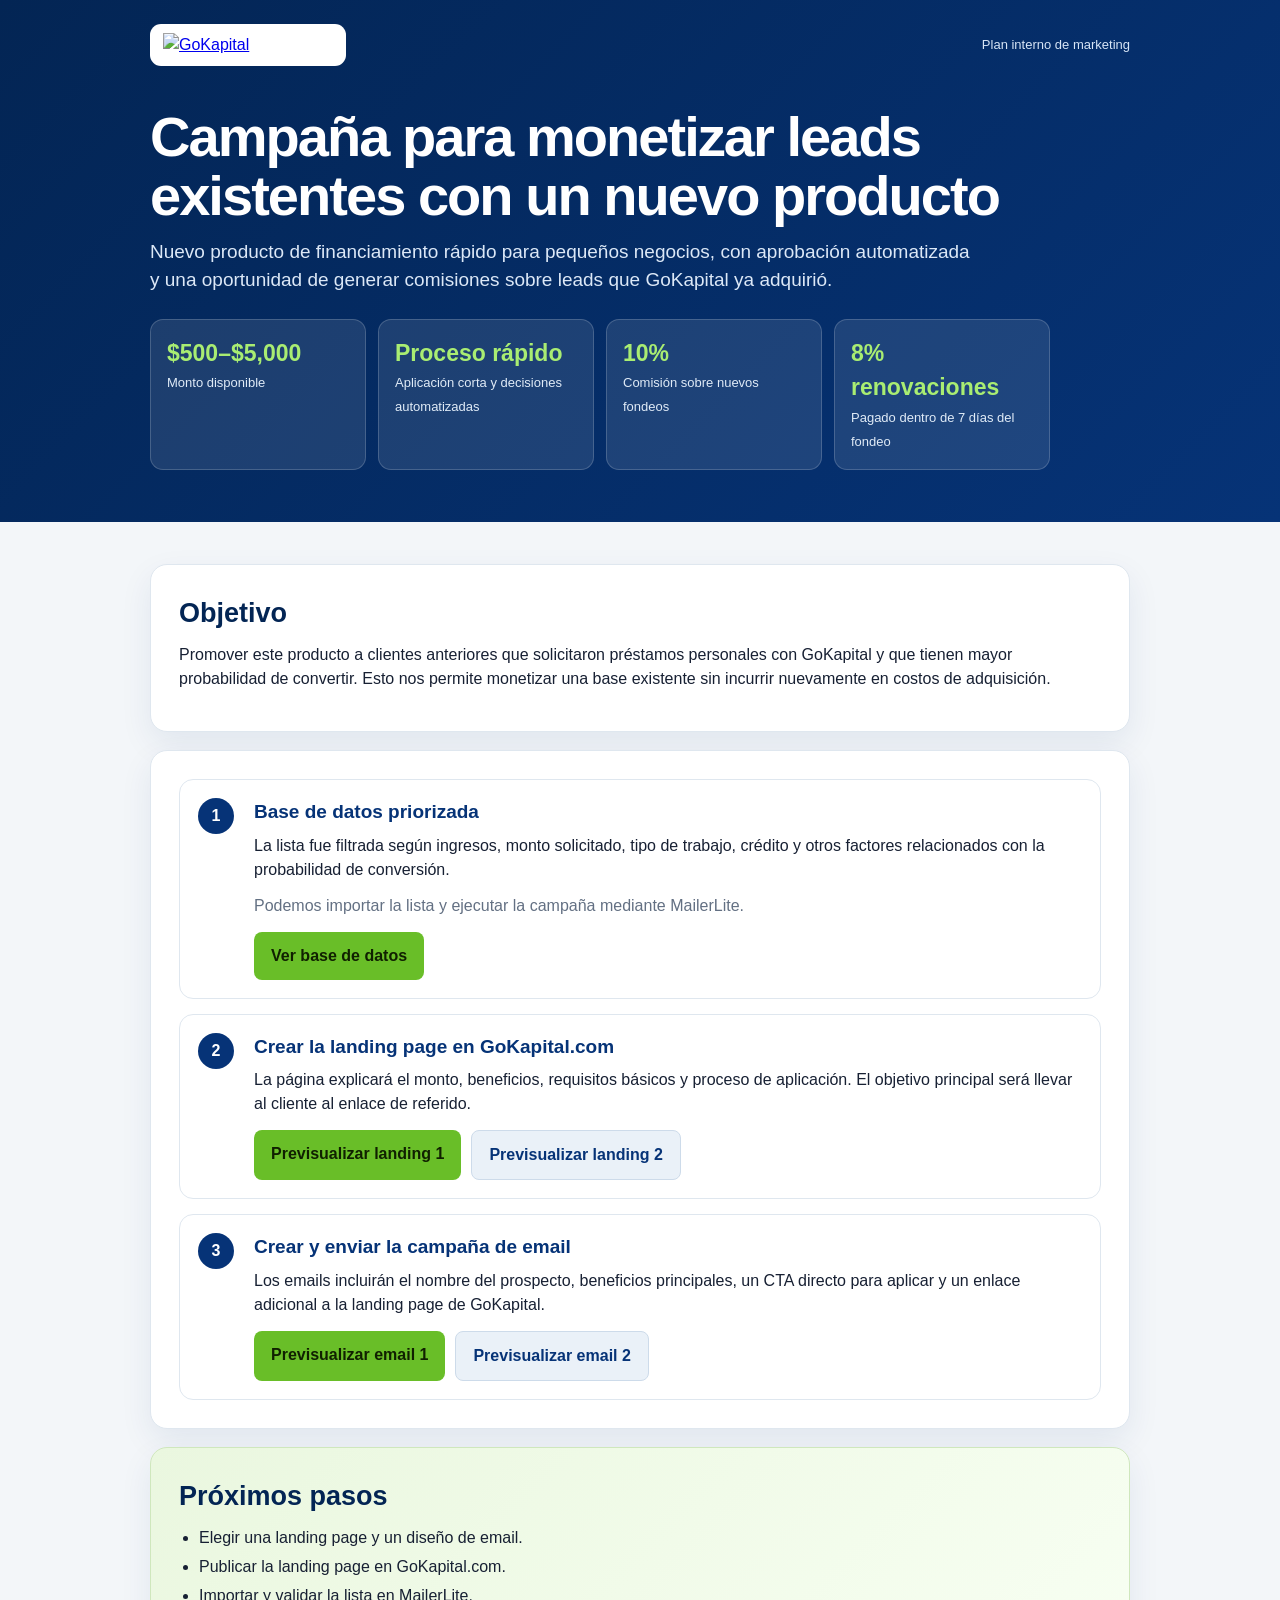
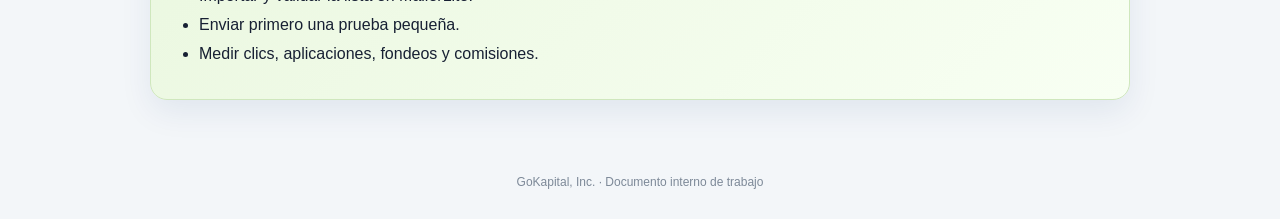
==== cashera-marketing-plan/index.html @ 5b8b564e "Add Cashera marketing campaign presentation" ====
<!doctype html>
<html lang="es">
<head>
<meta charset="utf-8">
<meta name="viewport" content="width=device-width,initial-scale=1">
<title>Plan de Campaña Cashera | GoKapital</title>
<style>
:root{--green:#69be28;--navy:#063377;--navy2:#032554;--ink:#172033;--muted:#637083;--bg:#f3f6f9;--line:#dfe7ef}
*{box-sizing:border-box}body{margin:0;font-family:Arial,Helvetica,sans-serif;background:var(--bg);color:var(--ink);line-height:1.5}
.wrap{width:min(980px,calc(100% - 28px));margin:auto}header{background:linear-gradient(135deg,var(--navy2),var(--navy));color:#fff;padding:24px 0 52px}
.top{display:flex;justify-content:space-between;align-items:center}.logo{display:inline-flex;background:#fff;padding:9px 13px;border-radius:11px}.logo img{width:170px;height:auto}
h1{font-size:clamp(36px,5vw,56px);line-height:1.05;letter-spacing:-.035em;margin:42px 0 12px;max-width:850px}
.subtitle{font-size:19px;color:#dce8f7;max-width:830px;margin:0 0 24px}
.metrics{display:grid;grid-template-columns:repeat(4,1fr);gap:12px;max-width:900px}
.metric{background:rgba(255,255,255,.1);border:1px solid rgba(255,255,255,.18);padding:16px;border-radius:13px}
.metric strong{display:block;font-size:23px;color:#a9ed72}.metric span{font-size:13px;color:#e0ebf7}
main{padding:24px 0 50px}section{background:#fff;border:1px solid var(--line);border-radius:17px;padding:28px;margin:18px 0;box-shadow:0 12px 32px rgba(6,51,119,.08)}
h2{margin:0 0 10px;color:var(--navy2);font-size:27px}h3{margin:0 0 7px;color:var(--navy);font-size:19px}p{margin:0 0 12px}.note{color:var(--muted)}
.steps{display:grid;gap:15px}.step{display:grid;grid-template-columns:42px 1fr;gap:14px;border:1px solid var(--line);border-radius:14px;padding:18px}
.num{width:36px;height:36px;border-radius:50%;background:var(--navy);color:#fff;display:grid;place-items:center;font-weight:bold}
.buttons{display:flex;flex-wrap:wrap;gap:10px;margin-top:14px}.btn{display:inline-block;padding:12px 17px;border-radius:8px;background:var(--green);color:#102000;font-weight:bold;text-decoration:none}
.btn.secondary{background:#eaf1f8;color:var(--navy);border:1px solid #cddbea}
.next{background:linear-gradient(135deg,#eaf7df,#f8fff3);border-color:#cfe7bd}ul{margin:8px 0 0;padding-left:20px}li{margin:5px 0}
footer{text-align:center;color:#7d8998;font-size:12px;padding:5px 0 28px}
@media(max-width:720px){.metrics{grid-template-columns:1fr 1fr}section{padding:22px}}@media(max-width:480px){.metrics{grid-template-columns:1fr}}
</style>
</head>
<body>
<header>
<div class="wrap">
<div class="top">
<a class="logo" href="https://www.gokapital.com/" target="_blank"><img src="https://www.gokapital.com/wp-content/uploads/2022/04/gk.png" alt="GoKapital"></a>
<span style="font-size:13px;color:#d7e5f6">Plan interno de marketing</span>
</div>
<h1>Campaña para monetizar leads existentes con un nuevo producto</h1>
<p class="subtitle">Nuevo producto de financiamiento rápido para pequeños negocios, con aprobación automatizada y una oportunidad de generar comisiones sobre leads que GoKapital ya adquirió.</p>
<div class="metrics">
<div class="metric"><strong>$500–$5,000</strong><span>Monto disponible</span></div>
<div class="metric"><strong>Proceso rápido</strong><span>Aplicación corta y decisiones automatizadas</span></div>
<div class="metric"><strong>10%</strong><span>Comisión sobre nuevos fondeos</span></div>
<div class="metric"><strong>8% renovaciones</strong><span>Pagado dentro de 7 días del fondeo</span></div>
</div>
</div>
</header>

<main class="wrap">
<section>
<h2>Objetivo</h2>
<p>Promover este producto a clientes anteriores que solicitaron préstamos personales con GoKapital y que tienen mayor probabilidad de convertir. Esto nos permite monetizar una base existente sin incurrir nuevamente en costos de adquisición.</p>
</section>

<section>
<div class="steps">
<div class="step">
<div class="num">1</div>
<div>
<h3>Base de datos priorizada</h3>
<p>La lista fue filtrada según ingresos, monto solicitado, tipo de trabajo, crédito y otros factores relacionados con la probabilidad de conversión.</p>
<p class="note">Podemos importar la lista y ejecutar la campaña mediante MailerLite.</p>
<div class="buttons"><a class="btn" href="https://drive.google.com/file/d/1aiEf3NfFKJ3mTzwRVhJUJ7Oe9cvyTu1l/view?usp=drive_link" target="_blank">Ver base de datos</a></div>
</div>
</div>

<div class="step">
<div class="num">2</div>
<div>
<h3>Crear la landing page en GoKapital.com</h3>
<p>La página explicará el monto, beneficios, requisitos básicos y proceso de aplicación. El objetivo principal será llevar al cliente al enlace de referido.</p>
<div class="buttons">
<a class="btn" href="https://htmlpreview.github.io/?https://github.com/AIcapital123/gokapital-office-tracker/blob/main/cashera-marketing-plan/landing-page-1.html" target="_blank">Previsualizar landing 1</a>
<a class="btn secondary" href="https://htmlpreview.github.io/?https://github.com/AIcapital123/gokapital-office-tracker/blob/main/cashera-marketing-plan/landing-page-2.html" target="_blank">Previsualizar landing 2</a>
</div>
</div>
</div>

<div class="step">
<div class="num">3</div>
<div>
<h3>Crear y enviar la campaña de email</h3>
<p>Los emails incluirán el nombre del prospecto, beneficios principales, un CTA directo para aplicar y un enlace adicional a la landing page de GoKapital.</p>
<div class="buttons">
<a class="btn" href="https://htmlpreview.github.io/?https://github.com/AIcapital123/gokapital-office-tracker/blob/main/cashera-marketing-plan/email-1.html" target="_blank">Previsualizar email 1</a>
<a class="btn secondary" href="https://htmlpreview.github.io/?https://github.com/AIcapital123/gokapital-office-tracker/blob/main/cashera-marketing-plan/email-2.html" target="_blank">Previsualizar email 2</a>
</div>
</div>
</div>
</div>
</section>

<section class="next">
<h2>Próximos pasos</h2>
<ul>
<li>Elegir una landing page y un diseño de email.</li>
<li>Publicar la landing page en GoKapital.com.</li>
<li>Importar y validar la lista en MailerLite.</li>
<li>Enviar primero una prueba pequeña.</li>
<li>Medir clics, aplicaciones, fondeos y comisiones.</li>
</ul>
</section>
</main>
<footer>GoKapital, Inc. · Documento interno de trabajo</footer>
</body>
</html>
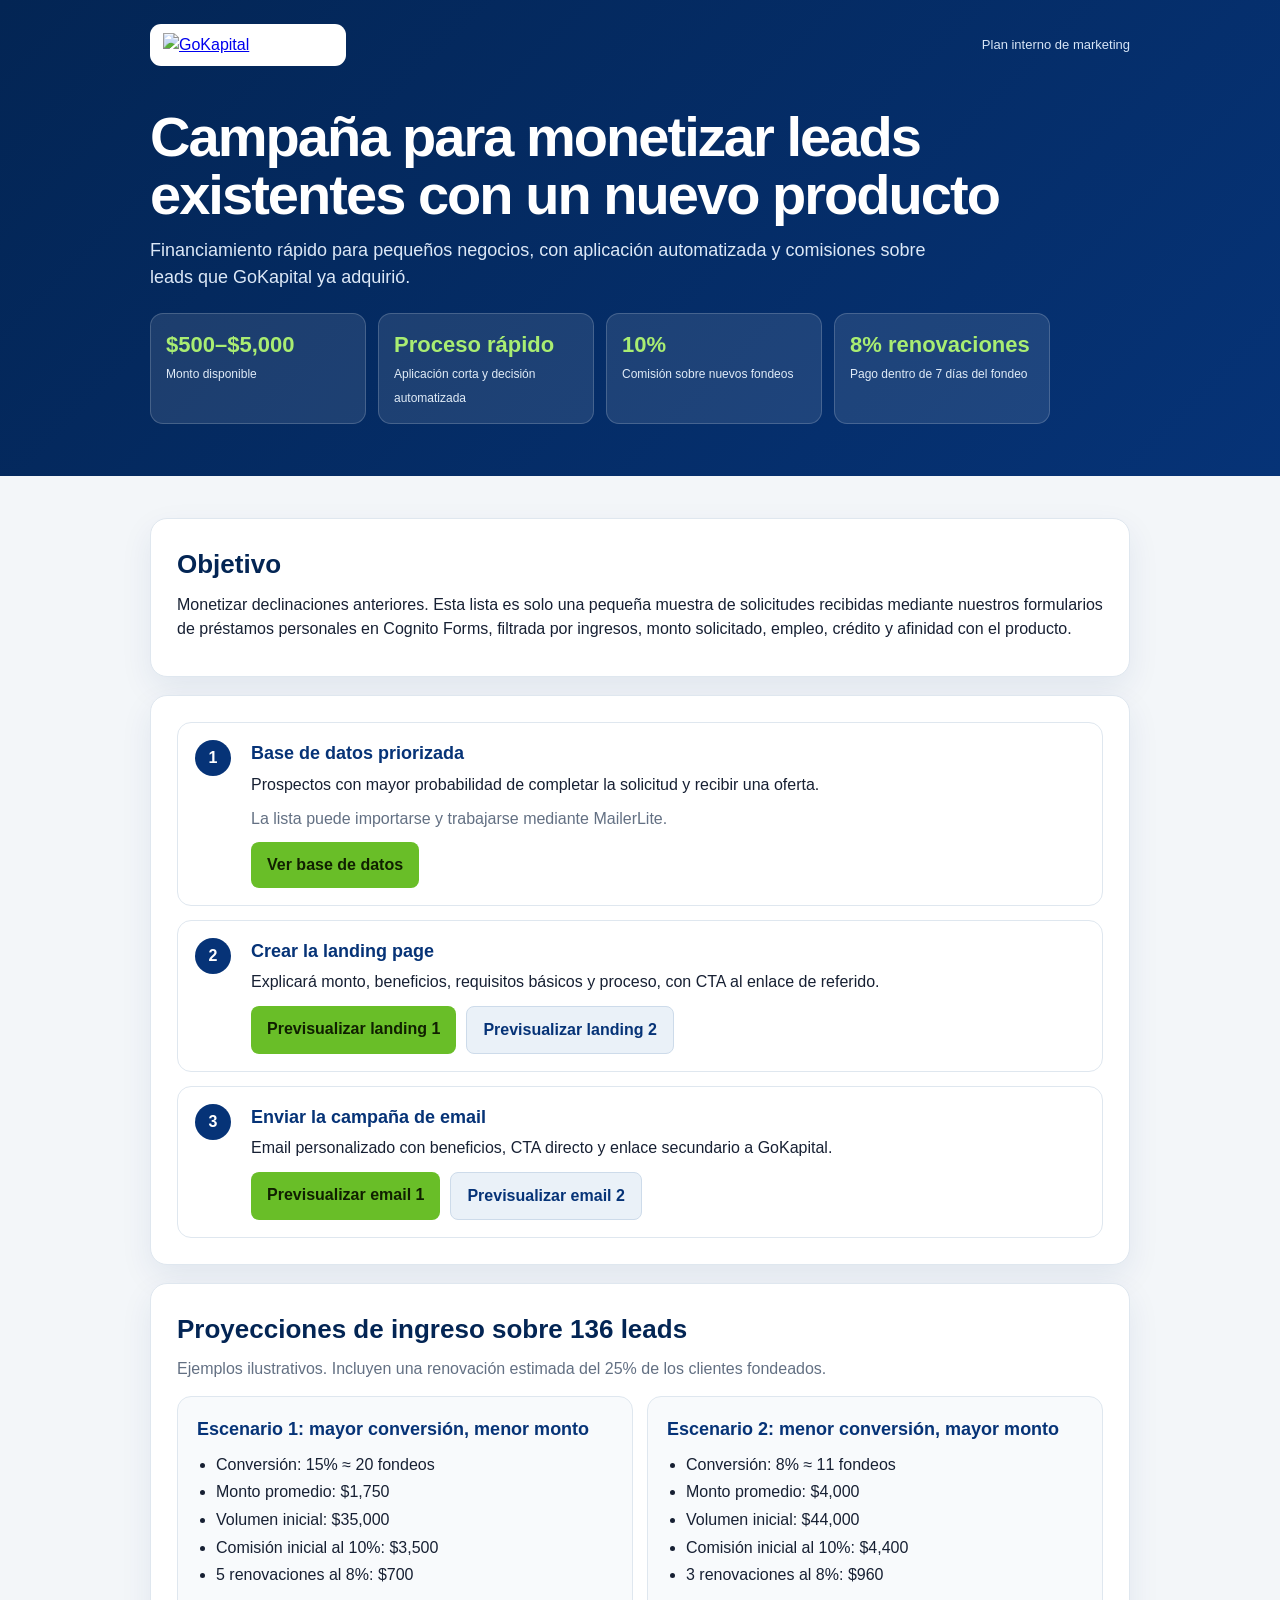
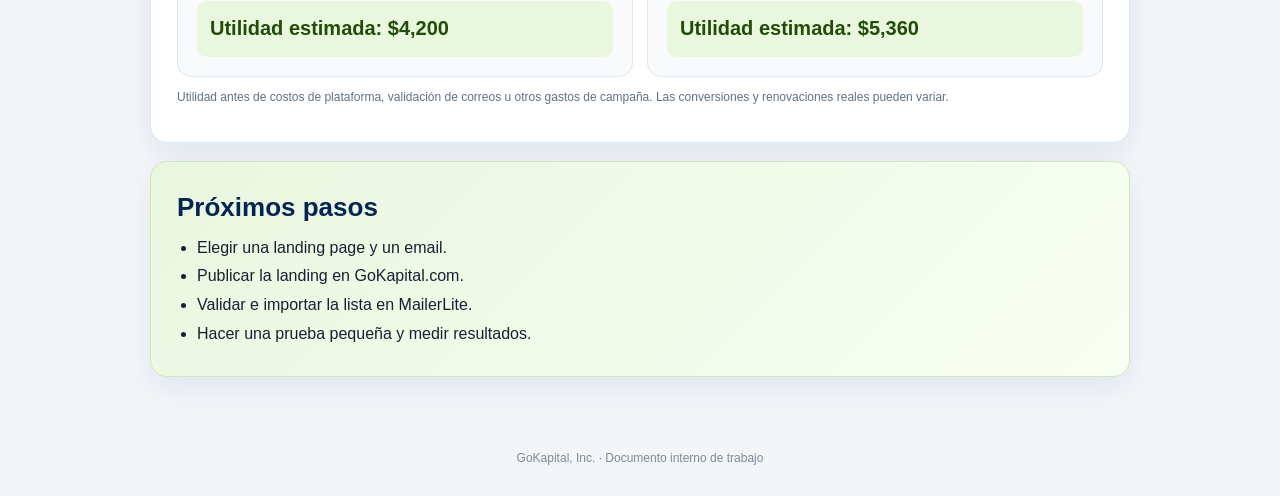
==== commit 72557e4e: "Update campaign presentation with decline monetization and revenue projections" ====
--- a/cashera-marketing-plan/index.html
+++ b/cashera-marketing-plan/index.html
@@ -6,23 +6,20 @@
 <title>Plan de Campaña Cashera | GoKapital</title>
 <style>
 :root{--green:#69be28;--navy:#063377;--navy2:#032554;--ink:#172033;--muted:#637083;--bg:#f3f6f9;--line:#dfe7ef}
-*{box-sizing:border-box}body{margin:0;font-family:Arial,Helvetica,sans-serif;background:var(--bg);color:var(--ink);line-height:1.5}
+*{box-sizing:border-box}body{margin:0;font-family:Arial,Helvetica,sans-serif;background:var(--bg);color:var(--ink);line-height:1.48}
 .wrap{width:min(980px,calc(100% - 28px));margin:auto}header{background:linear-gradient(135deg,var(--navy2),var(--navy));color:#fff;padding:24px 0 52px}
 .top{display:flex;justify-content:space-between;align-items:center}.logo{display:inline-flex;background:#fff;padding:9px 13px;border-radius:11px}.logo img{width:170px;height:auto}
 h1{font-size:clamp(36px,5vw,56px);line-height:1.05;letter-spacing:-.035em;margin:42px 0 12px;max-width:850px}
-.subtitle{font-size:19px;color:#dce8f7;max-width:830px;margin:0 0 24px}
+.subtitle{font-size:18px;color:#dce8f7;max-width:800px;margin:0 0 22px}
 .metrics{display:grid;grid-template-columns:repeat(4,1fr);gap:12px;max-width:900px}
-.metric{background:rgba(255,255,255,.1);border:1px solid rgba(255,255,255,.18);padding:16px;border-radius:13px}
-.metric strong{display:block;font-size:23px;color:#a9ed72}.metric span{font-size:13px;color:#e0ebf7}
-main{padding:24px 0 50px}section{background:#fff;border:1px solid var(--line);border-radius:17px;padding:28px;margin:18px 0;box-shadow:0 12px 32px rgba(6,51,119,.08)}
-h2{margin:0 0 10px;color:var(--navy2);font-size:27px}h3{margin:0 0 7px;color:var(--navy);font-size:19px}p{margin:0 0 12px}.note{color:var(--muted)}
-.steps{display:grid;gap:15px}.step{display:grid;grid-template-columns:42px 1fr;gap:14px;border:1px solid var(--line);border-radius:14px;padding:18px}
-.num{width:36px;height:36px;border-radius:50%;background:var(--navy);color:#fff;display:grid;place-items:center;font-weight:bold}
-.buttons{display:flex;flex-wrap:wrap;gap:10px;margin-top:14px}.btn{display:inline-block;padding:12px 17px;border-radius:8px;background:var(--green);color:#102000;font-weight:bold;text-decoration:none}
-.btn.secondary{background:#eaf1f8;color:var(--navy);border:1px solid #cddbea}
-.next{background:linear-gradient(135deg,#eaf7df,#f8fff3);border-color:#cfe7bd}ul{margin:8px 0 0;padding-left:20px}li{margin:5px 0}
-footer{text-align:center;color:#7d8998;font-size:12px;padding:5px 0 28px}
-@media(max-width:720px){.metrics{grid-template-columns:1fr 1fr}section{padding:22px}}@media(max-width:480px){.metrics{grid-template-columns:1fr}}
+.metric{background:rgba(255,255,255,.1);border:1px solid rgba(255,255,255,.18);padding:15px;border-radius:13px}.metric strong{display:block;font-size:22px;color:#a9ed72}.metric span{font-size:12px;color:#e0ebf7}
+main{padding:24px 0 50px}section{background:#fff;border:1px solid var(--line);border-radius:17px;padding:26px;margin:18px 0;box-shadow:0 12px 32px rgba(6,51,119,.08)}
+h2{margin:0 0 9px;color:var(--navy2);font-size:26px}h3{margin:0 0 6px;color:var(--navy);font-size:18px}p{margin:0 0 10px}.note{color:var(--muted)}
+.steps{display:grid;gap:14px}.step{display:grid;grid-template-columns:42px 1fr;gap:14px;border:1px solid var(--line);border-radius:14px;padding:17px}.num{width:36px;height:36px;border-radius:50%;background:var(--navy);color:#fff;display:grid;place-items:center;font-weight:bold}
+.buttons{display:flex;flex-wrap:wrap;gap:10px;margin-top:12px}.btn{display:inline-block;padding:11px 16px;border-radius:8px;background:var(--green);color:#102000;font-weight:bold;text-decoration:none}.btn.secondary{background:#eaf1f8;color:var(--navy);border:1px solid #cddbea}
+.projections{display:grid;grid-template-columns:1fr 1fr;gap:14px;margin-top:15px}.projection{border:1px solid var(--line);border-radius:14px;padding:19px;background:#f8fafc}.projection ul{margin:10px 0 0;padding-left:19px}.projection li{margin:4px 0}.profit{margin-top:14px;padding:13px;border-radius:10px;background:#eaf7df;color:#214d08;font-size:20px;font-weight:bold}.small{font-size:12px;color:var(--muted)}
+.next{background:linear-gradient(135deg,#eaf7df,#f8fff3);border-color:#cfe7bd}ul{margin:8px 0 0;padding-left:20px}li{margin:5px 0}footer{text-align:center;color:#7d8998;font-size:12px;padding:5px 0 28px}
+@media(max-width:720px){.metrics,.projections{grid-template-columns:1fr 1fr}section{padding:22px}}@media(max-width:520px){.metrics,.projections{grid-template-columns:1fr}}
 </style>
 </head>
 <body>
@@ -33,12 +30,12 @@
 <span style="font-size:13px;color:#d7e5f6">Plan interno de marketing</span>
 </div>
 <h1>Campaña para monetizar leads existentes con un nuevo producto</h1>
-<p class="subtitle">Nuevo producto de financiamiento rápido para pequeños negocios, con aprobación automatizada y una oportunidad de generar comisiones sobre leads que GoKapital ya adquirió.</p>
+<p class="subtitle">Financiamiento rápido para pequeños negocios, con aplicación automatizada y comisiones sobre leads que GoKapital ya adquirió.</p>
 <div class="metrics">
 <div class="metric"><strong>$500–$5,000</strong><span>Monto disponible</span></div>
-<div class="metric"><strong>Proceso rápido</strong><span>Aplicación corta y decisiones automatizadas</span></div>
+<div class="metric"><strong>Proceso rápido</strong><span>Aplicación corta y decisión automatizada</span></div>
 <div class="metric"><strong>10%</strong><span>Comisión sobre nuevos fondeos</span></div>
-<div class="metric"><strong>8% renovaciones</strong><span>Pagado dentro de 7 días del fondeo</span></div>
+<div class="metric"><strong>8% renovaciones</strong><span>Pago dentro de 7 días del fondeo</span></div>
 </div>
 </div>
 </header>
@@ -46,7 +43,7 @@
 <main class="wrap">
 <section>
 <h2>Objetivo</h2>
-<p>Promover este producto a clientes anteriores que solicitaron préstamos personales con GoKapital y que tienen mayor probabilidad de convertir. Esto nos permite monetizar una base existente sin incurrir nuevamente en costos de adquisición.</p>
+<p>Monetizar declinaciones anteriores. Esta lista es solo una pequeña muestra de solicitudes recibidas mediante nuestros formularios de préstamos personales en Cognito Forms, filtrada por ingresos, monto solicitado, empleo, crédito y afinidad con el producto.</p>
 </section>
 
 <section>
@@ -55,8 +52,8 @@
 <div class="num">1</div>
 <div>
 <h3>Base de datos priorizada</h3>
-<p>La lista fue filtrada según ingresos, monto solicitado, tipo de trabajo, crédito y otros factores relacionados con la probabilidad de conversión.</p>
-<p class="note">Podemos importar la lista y ejecutar la campaña mediante MailerLite.</p>
+<p>Prospectos con mayor probabilidad de completar la solicitud y recibir una oferta.</p>
+<p class="note">La lista puede importarse y trabajarse mediante MailerLite.</p>
 <div class="buttons"><a class="btn" href="https://drive.google.com/file/d/1aiEf3NfFKJ3mTzwRVhJUJ7Oe9cvyTu1l/view?usp=drive_link" target="_blank">Ver base de datos</a></div>
 </div>
 </div>
@@ -64,8 +61,8 @@
 <div class="step">
 <div class="num">2</div>
 <div>
-<h3>Crear la landing page en GoKapital.com</h3>
-<p>La página explicará el monto, beneficios, requisitos básicos y proceso de aplicación. El objetivo principal será llevar al cliente al enlace de referido.</p>
+<h3>Crear la landing page</h3>
+<p>Explicará monto, beneficios, requisitos básicos y proceso, con CTA al enlace de referido.</p>
 <div class="buttons">
 <a class="btn" href="https://htmlpreview.github.io/?https://github.com/AIcapital123/gokapital-office-tracker/blob/main/cashera-marketing-plan/landing-page-1.html" target="_blank">Previsualizar landing 1</a>
 <a class="btn secondary" href="https://htmlpreview.github.io/?https://github.com/AIcapital123/gokapital-office-tracker/blob/main/cashera-marketing-plan/landing-page-2.html" target="_blank">Previsualizar landing 2</a>
@@ -76,8 +73,8 @@
 <div class="step">
 <div class="num">3</div>
 <div>
-<h3>Crear y enviar la campaña de email</h3>
-<p>Los emails incluirán el nombre del prospecto, beneficios principales, un CTA directo para aplicar y un enlace adicional a la landing page de GoKapital.</p>
+<h3>Enviar la campaña de email</h3>
+<p>Email personalizado con beneficios, CTA directo y enlace secundario a GoKapital.</p>
 <div class="buttons">
 <a class="btn" href="https://htmlpreview.github.io/?https://github.com/AIcapital123/gokapital-office-tracker/blob/main/cashera-marketing-plan/email-1.html" target="_blank">Previsualizar email 1</a>
 <a class="btn secondary" href="https://htmlpreview.github.io/?https://github.com/AIcapital123/gokapital-office-tracker/blob/main/cashera-marketing-plan/email-2.html" target="_blank">Previsualizar email 2</a>
@@ -87,14 +84,43 @@
 </div>
 </section>
 
+<section>
+<h2>Proyecciones de ingreso sobre 136 leads</h2>
+<p class="note">Ejemplos ilustrativos. Incluyen una renovación estimada del 25% de los clientes fondeados.</p>
+<div class="projections">
+<div class="projection">
+<h3>Escenario 1: mayor conversión, menor monto</h3>
+<ul>
+<li>Conversión: 15% ≈ 20 fondeos</li>
+<li>Monto promedio: $1,750</li>
+<li>Volumen inicial: $35,000</li>
+<li>Comisión inicial al 10%: $3,500</li>
+<li>5 renovaciones al 8%: $700</li>
+</ul>
+<div class="profit">Utilidad estimada: $4,200</div>
+</div>
+<div class="projection">
+<h3>Escenario 2: menor conversión, mayor monto</h3>
+<ul>
+<li>Conversión: 8% ≈ 11 fondeos</li>
+<li>Monto promedio: $4,000</li>
+<li>Volumen inicial: $44,000</li>
+<li>Comisión inicial al 10%: $4,400</li>
+<li>3 renovaciones al 8%: $960</li>
+</ul>
+<div class="profit">Utilidad estimada: $5,360</div>
+</div>
+</div>
+<p class="small" style="margin-top:12px">Utilidad antes de costos de plataforma, validación de correos u otros gastos de campaña. Las conversiones y renovaciones reales pueden variar.</p>
+</section>
+
 <section class="next">
 <h2>Próximos pasos</h2>
 <ul>
-<li>Elegir una landing page y un diseño de email.</li>
-<li>Publicar la landing page en GoKapital.com.</li>
-<li>Importar y validar la lista en MailerLite.</li>
-<li>Enviar primero una prueba pequeña.</li>
-<li>Medir clics, aplicaciones, fondeos y comisiones.</li>
+<li>Elegir una landing page y un email.</li>
+<li>Publicar la landing en GoKapital.com.</li>
+<li>Validar e importar la lista en MailerLite.</li>
+<li>Hacer una prueba pequeña y medir resultados.</li>
 </ul>
 </section>
 </main>
